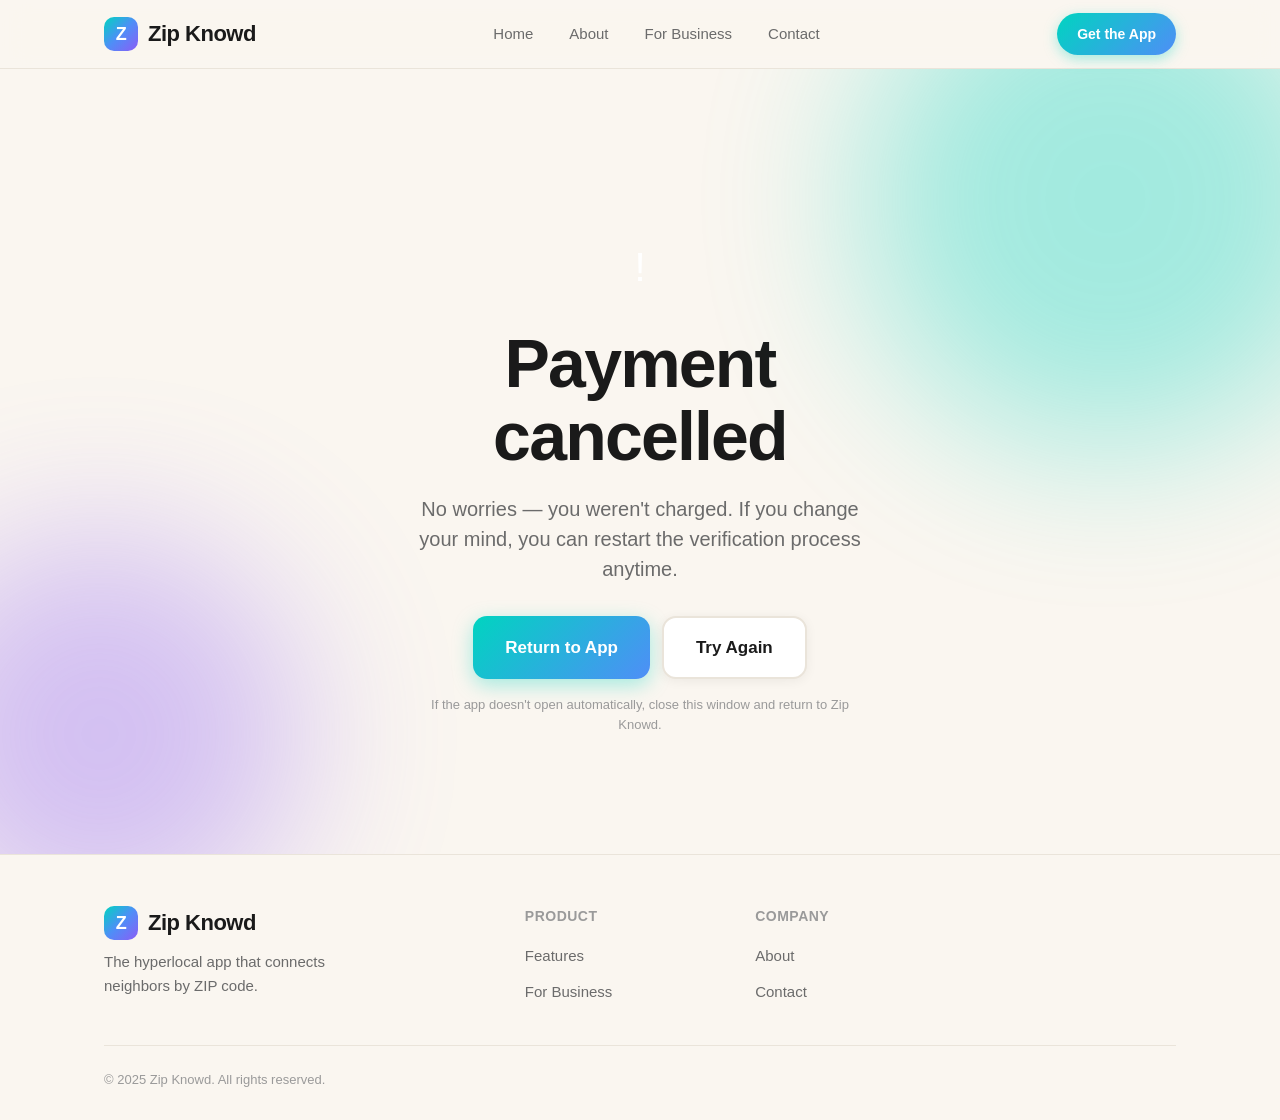
==== business/cancel.html @ f27e0c1b "Add business payment success and cancel landing pages" ====
<!DOCTYPE html>
<html lang="en">
<head>
  <meta charset="UTF-8">
  <meta name="viewport" content="width=device-width, initial-scale=1.0">
  <title>Payment Cancelled — Zip Knowd for Business</title>
  <meta name="description" content="Your Zip Knowd business verification payment was cancelled.">
  <link rel="stylesheet" href="../css/style.css">
  <style>
    .result-card { text-align:center; max-width:520px; margin:0 auto; padding:48px 32px; }
    .result-icon { width:80px; height:80px; border-radius:50%; background:var(--warning); color:#fff; font-size:40px; display:grid; place-items:center; margin:0 auto 20px; }
    .result-title { font-size:28px; font-weight:800; margin-bottom:8px; }
    .result-text { color:var(--text-secondary); font-size:16px; margin-bottom:28px; }
  </style>
</head>
<body>

  <header class="site-header">
    <div class="container nav-inner">
      <a href="../index.html" class="logo-link">
        <div class="logo-icon">Z</div>
        Zip Knowd
      </a>
      <nav>
        <ul class="nav-links">
          <li><a href="../index.html">Home</a></li>
          <li><a href="../about.html">About</a></li>
          <li><a href="../business.html">For Business</a></li>
          <li><a href="../contact.html">Contact</a></li>
        </ul>
      </nav>
      <a href="../index.html#download" class="nav-cta">Get the App</a>
      <button class="mobile-menu-btn" aria-label="Open menu" aria-expanded="false">☰</button>
    </div>
  </header>

  <main>
    <section class="hero" style="padding-bottom:40px">
      <div class="hero-bg-blob one"></div>
      <div class="hero-bg-blob two"></div>
      <div class="container">
        <div class="result-card">
          <div class="result-icon">!</div>
          <h1 class="result-title">Payment cancelled</h1>
          <p class="result-text">No worries — you weren't charged. If you change your mind, you can restart the verification process anytime.</p>

          <div class="hero-actions" style="justify-content:center">
            <a href="zipknowd://business/cancel" class="btn btn-primary">Return to App</a>
            <a href="../business.html" class="btn btn-secondary">Try Again</a>
          </div>
          <p style="font-size:13px; color:var(--text-tertiary); margin-top:16px">If the app doesn't open automatically, close this window and return to Zip Knowd.</p>
        </div>
      </div>
    </section>
  </main>

  <footer class="site-footer">
    <div class="container">
      <div class="footer-grid">
        <div class="footer-brand">
          <a href="../index.html" class="logo-link">
            <div class="logo-icon">Z</div>
            Zip Knowd
          </a>
          <p>The hyperlocal app that connects neighbors by ZIP code.</p>
        </div>
        <div class="footer-col">
          <h4>Product</h4>
          <ul>
            <li><a href="../index.html#features">Features</a></li>
            <li><a href="../business.html">For Business</a></li>
          </ul>
        </div>
        <div class="footer-col">
          <h4>Company</h4>
          <ul>
            <li><a href="../about.html">About</a></li>
            <li><a href="../contact.html">Contact</a></li>
          </ul>
        </div>
      </div>
      <div class="footer-bottom">
        <span>&copy; 2025 Zip Knowd. All rights reserved.</span>
      </div>
    </div>
  </footer>

  <script src="../js/main.js"></script>
</body>
</html>
---- css/style.css ----
/* ============================================
   zipKnowd Design System
   Brand colors from the iOS app Theme.swift
   ============================================ */

:root {
  --turquoise: #00D4C0;
  --turquoise-dark: #00bfa5;
  --turquoise-soft: #D0F5F0;
  --blue: #4F8EF7;
  --blue-soft: #DBEAFE;
  --purple: #8B5CF6;
  --purple-soft: #EDE9FE;
  --coral: #FF8C5A;
  --coral-soft: #FFF0E6;
  --bg: #FAF6F0;
  --surface: #FFFFFF;
  --text: #1A1A1A;
  --text-secondary: #6B6B6B;
  --text-tertiary: #9A9A9A;
  --divider: #EAE4DA;
  --radius-sm: 8px;
  --radius-md: 14px;
  --radius-lg: 20px;
  --radius-pill: 999px;
  --shadow-soft: 0 2px 12px rgba(0,0,0,0.06);
  --shadow-elevated: 0 8px 30px rgba(0,0,0,0.08);
  --font-stack: -apple-system, BlinkMacSystemFont, 'Segoe UI', Roboto, Helvetica, Arial, sans-serif;
}

* { margin: 0; padding: 0; box-sizing: border-box; }

html {
  scroll-behavior: smooth;
}

body {
  font-family: var(--font-stack);
  background: var(--bg);
  color: var(--text);
  line-height: 1.6;
  -webkit-font-smoothing: antialiased;
}

img { max-width: 100%; display: block; }

a { color: var(--turquoise-dark); text-decoration: none; }
a:hover { text-decoration: underline; }

.container {
  max-width: 1120px;
  margin: 0 auto;
  padding: 0 24px;
}

/* ============================================
   NAVIGATION
   ============================================ */
.site-header {
  position: sticky;
  top: 0;
  z-index: 100;
  background: rgba(250, 246, 240, 0.85);
  backdrop-filter: saturate(180%) blur(14px);
  -webkit-backdrop-filter: saturate(180%) blur(14px);
  border-bottom: 1px solid var(--divider);
}

.nav-inner {
  display: flex;
  align-items: center;
  justify-content: space-between;
  height: 68px;
}

.logo-link {
  display: flex;
  align-items: center;
  gap: 10px;
  font-weight: 800;
  font-size: 22px;
  color: var(--text);
  text-decoration: none;
  letter-spacing: -0.5px;
}
.logo-link:hover { text-decoration: none; }

.logo-icon {
  width: 34px; height: 34px;
  background: linear-gradient(135deg, var(--turquoise), var(--blue), var(--purple));
  border-radius: 10px;
  display: grid; place-items: center;
  color: white;
  font-size: 18px;
  font-weight: 900;
  line-height: 1;
}

.nav-links {
  display: flex;
  align-items: center;
  gap: 8px;
  list-style: none;
}

.nav-links a {
  padding: 8px 14px;
  border-radius: var(--radius-pill);
  font-size: 15px;
  font-weight: 500;
  color: var(--text-secondary);
  transition: all 0.2s;
}
.nav-links a:hover,
.nav-links a.active {
  color: var(--text);
  background: rgba(0,0,0,0.04);
  text-decoration: none;
}

.nav-cta {
  display: inline-flex;
  align-items: center;
  gap: 6px;
  padding: 10px 20px;
  background: linear-gradient(135deg, var(--turquoise), var(--blue));
  color: white !important;
  border-radius: var(--radius-pill);
  font-weight: 600;
  font-size: 14px;
  transition: transform 0.2s, box-shadow 0.2s;
  box-shadow: 0 4px 14px rgba(0,212,192,0.35);
}
.nav-cta:hover {
  transform: translateY(-1px);
  box-shadow: 0 6px 20px rgba(0,212,192,0.45);
  text-decoration: none;
}

.mobile-menu-btn {
  display: none;
  background: none;
  border: none;
  font-size: 26px;
  cursor: pointer;
  color: var(--text);
  padding: 4px;
}

/* ============================================
   HERO
   ============================================ */
.hero {
  position: relative;
  padding: 110px 0 100px;
  overflow: hidden;
}

.hero-bg-blob {
  position: absolute;
  border-radius: 50%;
  filter: blur(80px);
  opacity: 0.35;
  pointer-events: none;
}
.hero-bg-blob.one {
  width: 500px; height: 500px;
  background: var(--turquoise);
  top: -120px; right: -80px;
}
.hero-bg-blob.two {
  width: 400px; height: 400px;
  background: var(--purple);
  bottom: -80px; left: -100px;
}
.hero-bg-blob.three {
  width: 300px; height: 300px;
  background: var(--coral);
  top: 40%; left: 45%;
  opacity: 0.2;
}

.hero-inner {
  position: relative;
  display: grid;
  grid-template-columns: 1.1fr 1fr;
  gap: 60px;
  align-items: center;
}

.hero h1 {
  font-size: clamp(42px, 5.5vw, 68px);
  font-weight: 800;
  line-height: 1.08;
  letter-spacing: -1.8px;
  margin-bottom: 20px;
}

.gradient-text {
  background: linear-gradient(135deg, var(--turquoise), var(--blue), var(--purple));
  -webkit-background-clip: text;
  -webkit-text-fill-color: transparent;
  background-clip: text;
}

.hero p {
  font-size: 20px;
  color: var(--text-secondary);
  max-width: 460px;
  margin-bottom: 32px;
  line-height: 1.5;
}

.hero-badges {
  display: flex;
  flex-wrap: wrap;
  gap: 10px;
  margin-bottom: 32px;
}

.badge {
  display: inline-flex;
  align-items: center;
  gap: 6px;
  padding: 8px 16px;
  background: var(--surface);
  border: 1px solid var(--divider);
  border-radius: var(--radius-pill);
  font-size: 13px;
  font-weight: 600;
  color: var(--text-secondary);
}

.btn {
  display: inline-flex;
  align-items: center;
  justify-content: center;
  gap: 8px;
  padding: 16px 32px;
  border-radius: var(--radius-md);
  font-size: 17px;
  font-weight: 700;
  cursor: pointer;
  border: none;
  transition: all 0.2s;
  text-decoration: none;
}
.btn:hover { text-decoration: none; }

.btn-primary {
  background: linear-gradient(135deg, var(--turquoise), var(--blue));
  color: white;
  box-shadow: 0 6px 20px rgba(0,212,192,0.35);
}
.btn-primary:hover {
  transform: translateY(-2px);
  box-shadow: 0 10px 28px rgba(0,212,192,0.45);
}

.btn-secondary {
  background: var(--surface);
  color: var(--text);
  border: 2px solid var(--divider);
  box-shadow: var(--shadow-soft);
}
.btn-secondary:hover {
  border-color: var(--turquoise);
  color: var(--turquoise-dark);
}

.btn-coral {
  background: var(--coral);
  color: white;
  box-shadow: 0 6px 20px rgba(255,140,90,0.35);
}
.btn-coral:hover {
  transform: translateY(-2px);
  box-shadow: 0 10px 28px rgba(255,140,90,0.45);
}

.hero-actions { display: flex; flex-wrap: wrap; gap: 12px; }

.hero-visual {
  position: relative;
  display: grid;
  place-items: center;
}

.phone-mockup {
  width: 280px;
  height: 560px;
  background: var(--surface);
  border-radius: 40px;
  box-shadow: var(--shadow-elevated), 0 20px 60px rgba(0,0,0,0.12);
  border: 8px solid var(--text);
  overflow: hidden;
  position: relative;
  transform: rotate(-3deg);
  transition: transform 0.4s;
}
.phone-mockup:hover { transform: rotate(0deg) scale(1.02); }

.phone-screen {
  width: 100%; height: 100%;
  background: linear-gradient(180deg, var(--bg) 0%, var(--surface) 100%);
  padding: 20px;
  display: flex;
  flex-direction: column;
  gap: 10px;
}

.mock-post {
  background: var(--surface);
  border-radius: var(--radius-md);
  padding: 12px;
  box-shadow: 0 1px 4px rgba(0,0,0,0.04);
  border: 1px solid var(--divider);
  animation: floatIn 0.6s ease-out both;
}
.mock-post:nth-child(2) { animation-delay: 0.15s; }
.mock-post:nth-child(3) { animation-delay: 0.3s; }

.mock-header {
  display: flex; align-items: center; gap: 8px; margin-bottom: 6px;
}
.mock-avatar {
  width: 28px; height: 28px; border-radius: 50%;
  background: linear-gradient(135deg, var(--turquoise), var(--purple));
}
.mock-name { font-size: 12px; font-weight: 700; }
.mock-handle { font-size: 11px; color: var(--text-tertiary); }
.mock-text { font-size: 12px; color: var(--text-secondary); line-height: 1.4; }
.mock-chip {
  display: inline-block;
  padding: 2px 8px;
  border-radius: var(--radius-pill);
  font-size: 10px;
  font-weight: 700;
  margin-top: 6px;
}

@keyframes floatIn {
  from { opacity: 0; transform: translateY(12px); }
  to   { opacity: 1; transform: translateY(0); }
}

/* ============================================
   SECTIONS
   ============================================ */
.section {
  padding: 90px 0;
}
.section-alt {
  background: var(--surface);
}
.section-gradient {
  background: linear-gradient(180deg, var(--bg) 0%, var(--turquoise-soft) 40%, var(--bg) 100%);
}

.section-header {
  text-align: center;
  max-width: 640px;
  margin: 0 auto 60px;
}
.section-header h2 {
  font-size: clamp(30px, 4vw, 42px);
  font-weight: 800;
  letter-spacing: -1px;
  margin-bottom: 14px;
}
.section-header p {
  font-size: 18px;
  color: var(--text-secondary);
}

/* ============================================
   FEATURE CARDS
   ============================================ */
.feature-grid {
  display: grid;
  grid-template-columns: repeat(auto-fit, minmax(260px, 1fr));
  gap: 24px;
}

.feature-card {
  background: var(--surface);
  border-radius: var(--radius-lg);
  padding: 32px;
  box-shadow: var(--shadow-soft);
  border: 1px solid var(--divider);
  transition: transform 0.25s, box-shadow 0.25s;
}
.feature-card:hover {
  transform: translateY(-4px);
  box-shadow: var(--shadow-elevated);
}

.feature-icon {
  width: 52px; height: 52px;
  border-radius: var(--radius-md);
  display: grid; place-items: center;
  font-size: 24px;
  margin-bottom: 18px;
}

.feature-card h3 {
  font-size: 20px;
  font-weight: 700;
  margin-bottom: 8px;
}
.feature-card p {
  font-size: 15px;
  color: var(--text-secondary);
  line-height: 1.55;
}

/* ============================================
   HOW IT WORKS / STEPS
   ============================================ */
.steps {
  display: flex;
  gap: 24px;
  counter-reset: step;
}
.step {
  flex: 1;
  text-align: center;
  position: relative;
}
.step::after {
  content: "";
  position: absolute;
  top: 28px;
  right: -12px;
  width: 24px;
  height: 2px;
  background: var(--divider);
}
.step:last-child::after { display: none; }

.step-number {
  width: 56px; height: 56px;
  border-radius: 50%;
  background: linear-gradient(135deg, var(--turquoise), var(--blue));
  color: white;
  display: grid; place-items: center;
  font-size: 22px; font-weight: 800;
  margin: 0 auto 18px;
  box-shadow: 0 4px 14px rgba(0,212,192,0.35);
}
.step h3 {
  font-size: 18px; font-weight: 700;
  margin-bottom: 6px;
}
.step p {
  font-size: 15px; color: var(--text-secondary);
}

/* ============================================
   CATEGORY SHOWCASE
   ============================================ */
.category-grid {
  display: grid;
  grid-template-columns: repeat(auto-fit, minmax(140px, 1fr));
  gap: 14px;
}
.category-chip {
  display: flex;
  align-items: center;
  justify-content: center;
  gap: 8px;
  padding: 16px;
  background: var(--surface);
  border-radius: var(--radius-md);
  border: 1px solid var(--divider);
  font-size: 15px;
  font-weight: 600;
  transition: all 0.2s;
  cursor: default;
}
.category-chip:hover {
  transform: translateY(-2px);
  box-shadow: var(--shadow-soft);
}
.category-chip .emoji { font-size: 20px; }

/* ============================================
   MAP PREVIEW SECTION
   ============================================ */
.map-preview {
  background: var(--surface);
  border-radius: var(--radius-lg);
  padding: 40px;
  box-shadow: var(--shadow-elevated);
  display: grid;
  grid-template-columns: 1fr 1fr;
  gap: 40px;
  align-items: center;
  border: 1px solid var(--divider);
}
.map-visual {
  aspect-ratio: 1;
  background: linear-gradient(135deg, #e0f7f4, #dbeafe, #ede9fe);
  border-radius: var(--radius-lg);
  position: relative;
  overflow: hidden;
}
.map-pin {
  position: absolute;
  width: 36px; height: 36px;
  background: var(--coral);
  border-radius: 50% 50% 50% 0;
  transform: rotate(-45deg);
  box-shadow: 0 4px 10px rgba(0,0,0,0.15);
  animation: pinDrop 0.8s ease-out both;
}
.map-pin::after {
  content: "";
  position: absolute;
  width: 12px; height: 12px;
  background: white;
  border-radius: 50%;
  top: 10px; left: 10px;
}
@keyframes pinDrop {
  from { opacity: 0; transform: rotate(-45deg) translateY(-20px) scale(0.5); }
  to   { opacity: 1; transform: rotate(-45deg) translateY(0) scale(1); }
}

/* ============================================
   BUSINESS CTA BANNER
   ============================================ */
.banner-cta {
  background: linear-gradient(135deg, var(--turquoise), var(--blue), var(--purple));
  border-radius: var(--radius-lg);
  padding: 60px 40px;
  text-align: center;
  color: white;
  position: relative;
  overflow: hidden;
}
.banner-cta h2 {
  font-size: clamp(26px, 3.5vw, 36px);
  font-weight: 800;
  margin-bottom: 12px;
  position: relative;
}
.banner-cta p {
  font-size: 18px;
  opacity: 0.92;
  max-width: 520px;
  margin: 0 auto 24px;
  position: relative;
}
.banner-cta .btn-secondary {
  background: rgba(255,255,255,0.15);
  border-color: rgba(255,255,255,0.4);
  color: white;
  position: relative;
}
.banner-cta .btn-secondary:hover {
  background: rgba(255,255,255,0.25);
  border-color: white;
}

/* ============================================
   FOOTER
   ============================================ */
.site-footer {
  border-top: 1px solid var(--divider);
  padding: 50px 0 30px;
  background: var(--bg);
}
.footer-grid {
  display: grid;
  grid-template-columns: 2fr 1fr 1fr 1fr;
  gap: 40px;
  margin-bottom: 40px;
}
.footer-brand p {
  font-size: 15px;
  color: var(--text-secondary);
  margin-top: 10px;
  max-width: 280px;
}
.footer-col h4 {
  font-size: 14px;
  font-weight: 700;
  text-transform: uppercase;
  letter-spacing: 0.5px;
  margin-bottom: 16px;
  color: var(--text-tertiary);
}
.footer-col ul {
  list-style: none;
}
.footer-col li + li { margin-top: 10px; }
.footer-col a {
  font-size: 15px;
  color: var(--text-secondary);
}
.footer-col a:hover { color: var(--text); }

.footer-bottom {
  display: flex;
  justify-content: space-between;
  align-items: center;
  padding-top: 24px;
  border-top: 1px solid var(--divider);
  font-size: 13px;
  color: var(--text-tertiary);
}
.footer-social {
  display: flex;
  gap: 14px;
}
.footer-social a {
  width: 36px; height: 36px;
  border-radius: 50%;
  background: var(--surface);
  border: 1px solid var(--divider);
  display: grid; place-items: center;
  font-size: 16px;
  color: var(--text-secondary);
  transition: all 0.2s;
}
.footer-social a:hover {
  background: var(--turquoise-soft);
  border-color: var(--turquoise);
  color: var(--turquoise-dark);
  text-decoration: none;
}

/* ============================================
   ABOUT PAGE
   ============================================ */
.story-block {
  display: grid;
  grid-template-columns: 1fr 1fr;
  gap: 60px;
  align-items: center;
  margin-bottom: 80px;
}
.story-block.reverse { direction: rtl; }
.story-block.reverse > * { direction: ltr; }
.story-block h3 {
  font-size: 28px;
  font-weight: 800;
  margin-bottom: 14px;
}
.story-block p {
  font-size: 17px;
  color: var(--text-secondary);
  line-height: 1.65;
}
.story-visual {
  aspect-ratio: 4/3;
  background: linear-gradient(135deg, var(--turquoise-soft), var(--blue-soft), var(--purple-soft));
  border-radius: var(--radius-lg);
  display: grid; place-items: center;
  font-size: 80px;
  box-shadow: var(--shadow-soft);
}

.values-grid {
  display: grid;
  grid-template-columns: repeat(auto-fit, minmax(220px, 1fr));
  gap: 20px;
}
.value-card {
  background: var(--surface);
  border: 1px solid var(--divider);
  border-radius: var(--radius-lg);
  padding: 28px;
  text-align: center;
  transition: all 0.2s;
}
.value-card:hover {
  box-shadow: var(--shadow-soft);
  transform: translateY(-2px);
}
.value-card .emoji { font-size: 36px; margin-bottom: 12px; display: block; }
.value-card h4 { font-size: 17px; font-weight: 700; margin-bottom: 6px; }
.value-card p { font-size: 14px; color: var(--text-secondary); }

/* ============================================
   CONTACT PAGE
   ============================================ */
.contact-grid {
  display: grid;
  grid-template-columns: 1fr 1.2fr;
  gap: 60px;
  align-items: start;
}
.contact-info h3 {
  font-size: 22px;
  font-weight: 800;
  margin-bottom: 10px;
}
.contact-info p {
  color: var(--text-secondary);
  margin-bottom: 24px;
}
.contact-item {
  display: flex;
  align-items: flex-start;
  gap: 14px;
  margin-bottom: 18px;
}
.contact-item .icon {
  width: 44px; height: 44px;
  border-radius: var(--radius-md);
  background: var(--turquoise-soft);
  display: grid; place-items: center;
  font-size: 20px;
  flex-shrink: 0;
}
.contact-item h4 { font-size: 15px; font-weight: 700; }
.contact-item span { font-size: 14px; color: var(--text-secondary); }

.contact-form {
  background: var(--surface);
  border-radius: var(--radius-lg);
  padding: 36px;
  box-shadow: var(--shadow-soft);
  border: 1px solid var(--divider);
}
.form-group { margin-bottom: 18px; }
.form-group label {
  display: block;
  font-size: 13px;
  font-weight: 700;
  text-transform: uppercase;
  letter-spacing: 0.4px;
  color: var(--text-tertiary);
  margin-bottom: 6px;
}
.form-group input,
.form-group textarea {
  width: 100%;
  padding: 14px;
  border: 2px solid var(--divider);
  border-radius: var(--radius-md);
  font-family: inherit;
  font-size: 16px;
  background: var(--bg);
  color: var(--text);
  transition: border-color 0.2s;
}
.form-group input:focus,
.form-group textarea:focus {
  outline: none;
  border-color: var(--turquoise);
  background: var(--surface);
}
.form-group textarea { min-height: 140px; resize: vertical; }

/* ============================================
   BUSINESS PAGE
   ============================================ */
.business-hero {
  text-align: center;
  padding: 80px 0 50px;
}
.business-hero h1 {
  font-size: clamp(34px, 4.5vw, 52px);
  font-weight: 800;
  margin-bottom: 12px;
}
.business-hero p {
  font-size: 19px;
  color: var(--text-secondary);
  max-width: 560px;
  margin: 0 auto;
}

.tier-grid {
  display: grid;
  grid-template-columns: repeat(auto-fit, minmax(220px, 1fr));
  gap: 18px;
  margin-bottom: 32px;
}
.tier-card {
  background: var(--surface);
  border: 2px solid var(--divider);
  border-radius: var(--radius-lg);
  padding: 24px;
  cursor: pointer;
  transition: all 0.2s;
  position: relative;
}
.tier-card:hover,
.tier-card.selected {
  border-color: var(--turquoise);
  box-shadow: 0 0 0 4px var(--turquoise-soft);
}
.tier-card .best-badge {
  position: absolute;
  top: -10px; right: 14px;
  background: var(--coral);
  color: white;
  font-size: 11px;
  font-weight: 700;
  padding: 4px 10px;
  border-radius: var(--radius-pill);
  text-transform: uppercase;
}
.tier-card h3 { font-size: 18px; font-weight: 700; margin-bottom: 4px; }
.tier-card .tier-desc { font-size: 14px; color: var(--text-secondary); margin-bottom: 14px; }
.tier-card .tier-price {
  font-size: 28px; font-weight: 800;
  background: linear-gradient(135deg, var(--turquoise), var(--blue));
  -webkit-background-clip: text;
  -webkit-text-fill-color: transparent;
  background-clip: text;
}

.business-card {
  background: var(--surface);
  border-radius: var(--radius-lg);
  padding: 32px;
  margin-bottom: 20px;
  box-shadow: var(--shadow-soft);
  border: 1px solid var(--divider);
}
.business-card h2 {
  font-size: 20px;
  margin-bottom: 14px;
}
.business-card p {
  color: var(--text-secondary);
  font-size: 15px;
  margin-bottom: 18px;
}

.input {
  width: 100%;
  padding: 14px;
  border: 2px solid var(--divider);
  border-radius: var(--radius-md);
  font-size: 16px;
  margin-bottom: 12px;
  font-family: inherit;
  background: var(--bg);
  color: var(--text);
  transition: border-color 0.2s;
}
.input:focus {
  outline: none;
  border-color: var(--turquoise);
  background: var(--surface);
}

/* ============================================
   UTILITIES
   ============================================ */
.text-center { text-align: center; }
.mt-1 { margin-top: 8px; }
.mt-2 { margin-top: 16px; }
.mt-3 { margin-top: 24px; }
.mt-4 { margin-top: 40px; }
.mb-1 { margin-bottom: 8px; }
.mb-2 { margin-bottom: 16px; }
.mb-3 { margin-bottom: 24px; }
.mb-4 { margin-bottom: 40px; }

/* ============================================
   RESPONSIVE
   ============================================ */
@media (max-width: 900px) {
  .hero-inner { grid-template-columns: 1fr; text-align: center; }
  .hero p { margin-left: auto; margin-right: auto; }
  .hero-actions { justify-content: center; }
  .hero-visual { display: none; }
  .map-preview { grid-template-columns: 1fr; }
  .steps { flex-direction: column; }
  .step::after { display: none; }
  .story-block { grid-template-columns: 1fr; }
  .story-block.reverse { direction: ltr; }
  .contact-grid { grid-template-columns: 1fr; }
  .footer-grid { grid-template-columns: 1fr 1fr; }
}

@media (max-width: 640px) {
  .nav-links { display: none; }
  .mobile-menu-btn { display: block; }
  .nav-links.open {
    display: flex;
    flex-direction: column;
    position: absolute;
    top: 68px;
    left: 0; right: 0;
    background: rgba(250,246,240,0.97);
    backdrop-filter: blur(14px);
    padding: 16px 24px;
    border-bottom: 1px solid var(--divider);
    gap: 4px;
  }
  .nav-links.open a { width: 100%; }
  .footer-grid { grid-template-columns: 1fr; gap: 28px; }
  .footer-bottom { flex-direction: column; gap: 14px; text-align: center; }
  .section { padding: 60px 0; }
  .phone-mockup { display: none; }
}
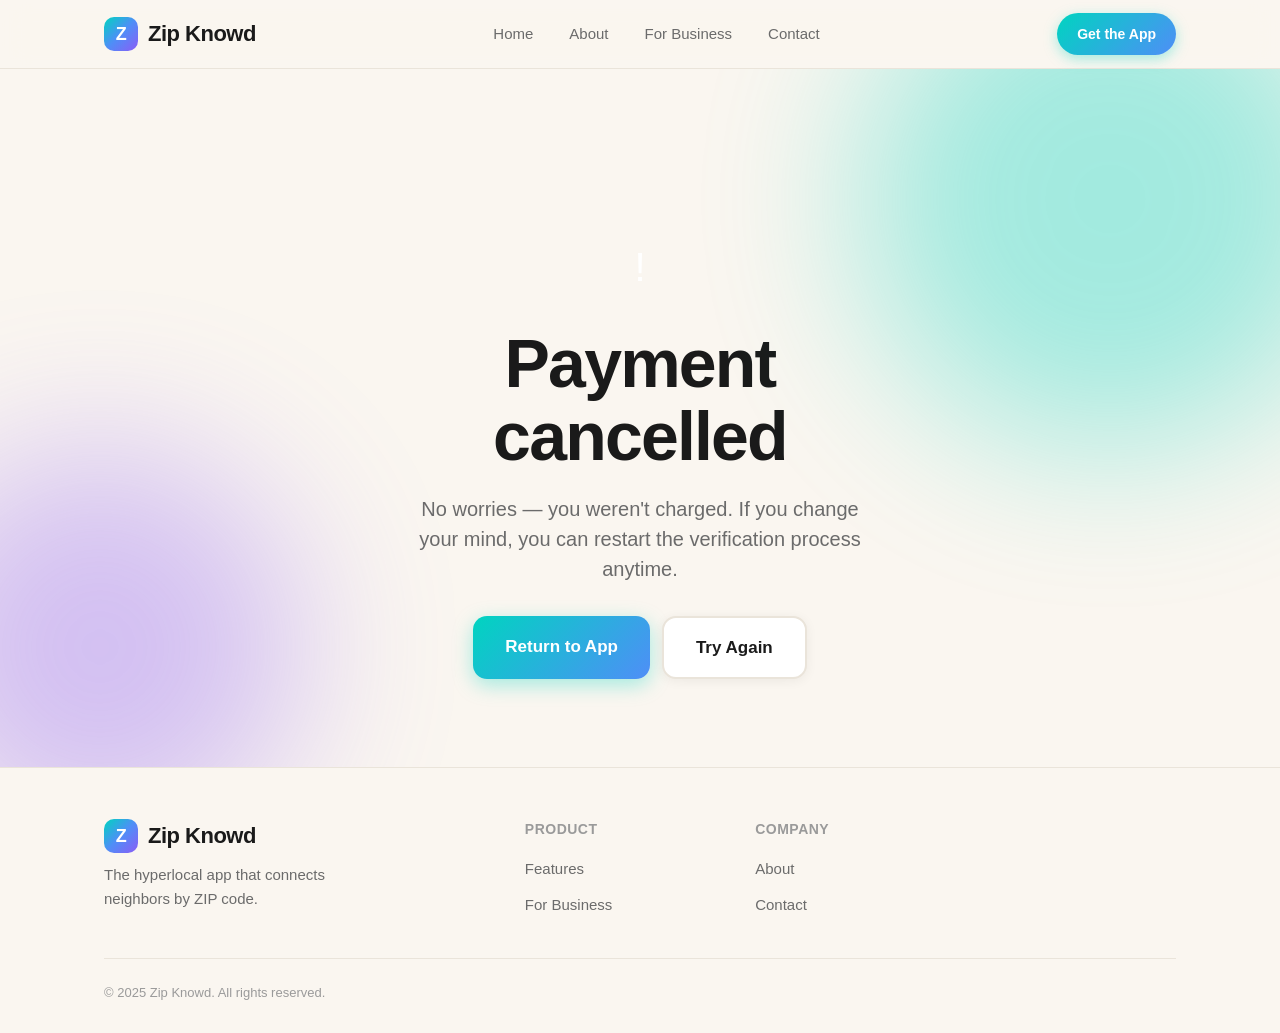
==== commit f9ba9cc0: "Fix in-app Safari custom URL scheme: add JS fallback on success/cancel pages" ====
--- a/business/cancel.html
+++ b/business/cancel.html
@@ -45,10 +45,13 @@
           <p class="result-text">No worries — you weren't charged. If you change your mind, you can restart the verification process anytime.</p>
 
           <div class="hero-actions" style="justify-content:center">
-            <a href="zipknowd://business/cancel" class="btn btn-primary">Return to App</a>
+            <button id="returnAppBtn" class="btn btn-primary">Return to App</button>
             <a href="../business.html" class="btn btn-secondary">Try Again</a>
           </div>
-          <p style="font-size:13px; color:var(--text-tertiary); margin-top:16px">If the app doesn't open automatically, close this window and return to Zip Knowd.</p>
+          <div id="fallbackMessage" style="display:none; margin-top:16px; padding:14px; background:#fffbeb; border-radius:10px; color:#b45309; text-align:center;">
+            <p style="margin:0; font-weight:600;">Tap the ✕ button above to close this window</p>
+            <p style="margin:4px 0 0 0; font-size:14px;">Then return to the Zip Knowd app to try again.</p>
+          </div>
         </div>
       </div>
     </section>
@@ -86,5 +89,15 @@
   </footer>
 
   <script src="../js/main.js"></script>
+  <script>
+    document.getElementById('returnAppBtn').addEventListener('click', function(e) {
+      e.preventDefault();
+      window.location.href = 'zipknowd://business/cancel';
+      setTimeout(function() {
+        var fallback = document.getElementById('fallbackMessage');
+        if (fallback) fallback.style.display = 'block';
+      }, 300);
+    });
+  </script>
 </body>
 </html>
